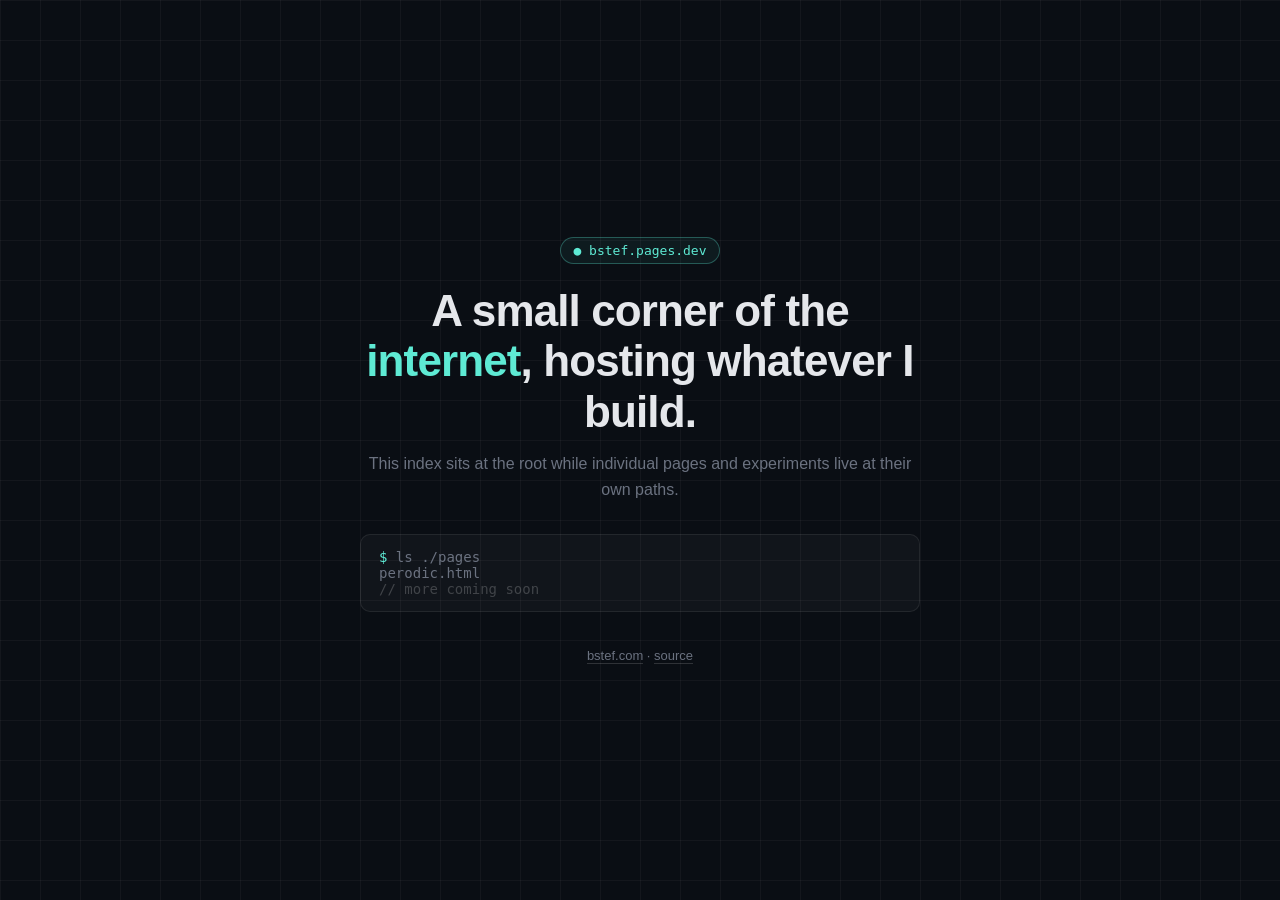
==== index.html @ fcff9255 "Add initial index.html with basic layout and styles" ====
<!DOCTYPE html>
<html lang="en">
<head>
<meta charset="UTF-8">
<meta name="viewport" content="width=device-width, initial-scale=1.0">
<title>bstef.pages.dev</title>
<style>
  :root {
    --bg: #0a0e14;
    --grid: rgba(255,255,255,0.04);
    --accent: #5eead4;
    --text: #e5e7eb;
    --muted: #6b7280;
  }
  * { box-sizing: border-box; }
  html, body {
    height: 100%;
    margin: 0;
    background: var(--bg);
    color: var(--text);
    font-family: -apple-system, BlinkMacSystemFont, "Segoe UI", Helvetica, Arial, sans-serif;
  }
  body {
    background-image:
      linear-gradient(var(--grid) 1px, transparent 1px),
      linear-gradient(90deg, var(--grid) 1px, transparent 1px);
    background-size: 40px 40px;
    display: flex;
    align-items: center;
    justify-content: center;
    padding: 24px;
  }
  .card {
    max-width: 560px;
    width: 100%;
    text-align: center;
  }
  .tag {
    display: inline-block;
    font-family: ui-monospace, SFMono-Regular, Menlo, Consolas, monospace;
    font-size: 13px;
    color: var(--accent);
    border: 1px solid rgba(94,234,212,0.3);
    background: rgba(94,234,212,0.06);
    padding: 5px 12px;
    border-radius: 999px;
    margin-bottom: 22px;
  }
  h1 {
    font-size: 44px;
    line-height: 1.15;
    margin: 0 0 14px;
    font-weight: 700;
    letter-spacing: -0.02em;
  }
  h1 span { color: var(--accent); }
  p.sub {
    color: var(--muted);
    font-size: 16px;
    line-height: 1.6;
    margin: 0 0 32px;
  }
  .prompt {
    font-family: ui-monospace, SFMono-Regular, Menlo, Consolas, monospace;
    font-size: 14px;
    color: var(--muted);
    background: rgba(255,255,255,0.03);
    border: 1px solid rgba(255,255,255,0.08);
    border-radius: 10px;
    padding: 14px 18px;
    text-align: left;
  }
  .prompt .line { margin: 0; }
  .prompt .prefix { color: var(--accent); }
  footer {
    margin-top: 36px;
    font-size: 13px;
    color: var(--muted);
  }
  footer a {
    color: var(--muted);
    text-decoration: none;
    border-bottom: 1px solid rgba(255,255,255,0.15);
  }
  footer a:hover { color: var(--accent); border-color: var(--accent); }
</style>
</head>
<body>
  <div class="card">
    <span class="tag">● bstef.pages.dev</span>
    <h1>A small corner of the <span>internet</span>, hosting whatever I build.</h1>
    <p class="sub">This index sits at the root while individual pages and experiments live at their own paths.</p>
    <div class="prompt">
      <p class="line"><span class="prefix">$</span> ls ./pages</p>
      <p class="line">perodic.html</p>
      <p class="line" style="color: rgba(255,255,255,0.2);">// more coming soon</p>
    </div>
    <footer>
      <a href="https://bstef.com">bstef.com</a> · <a href="https://github.com/bstef/bstefcf">source</a>
    </footer>
  </div>
</body>
</html>
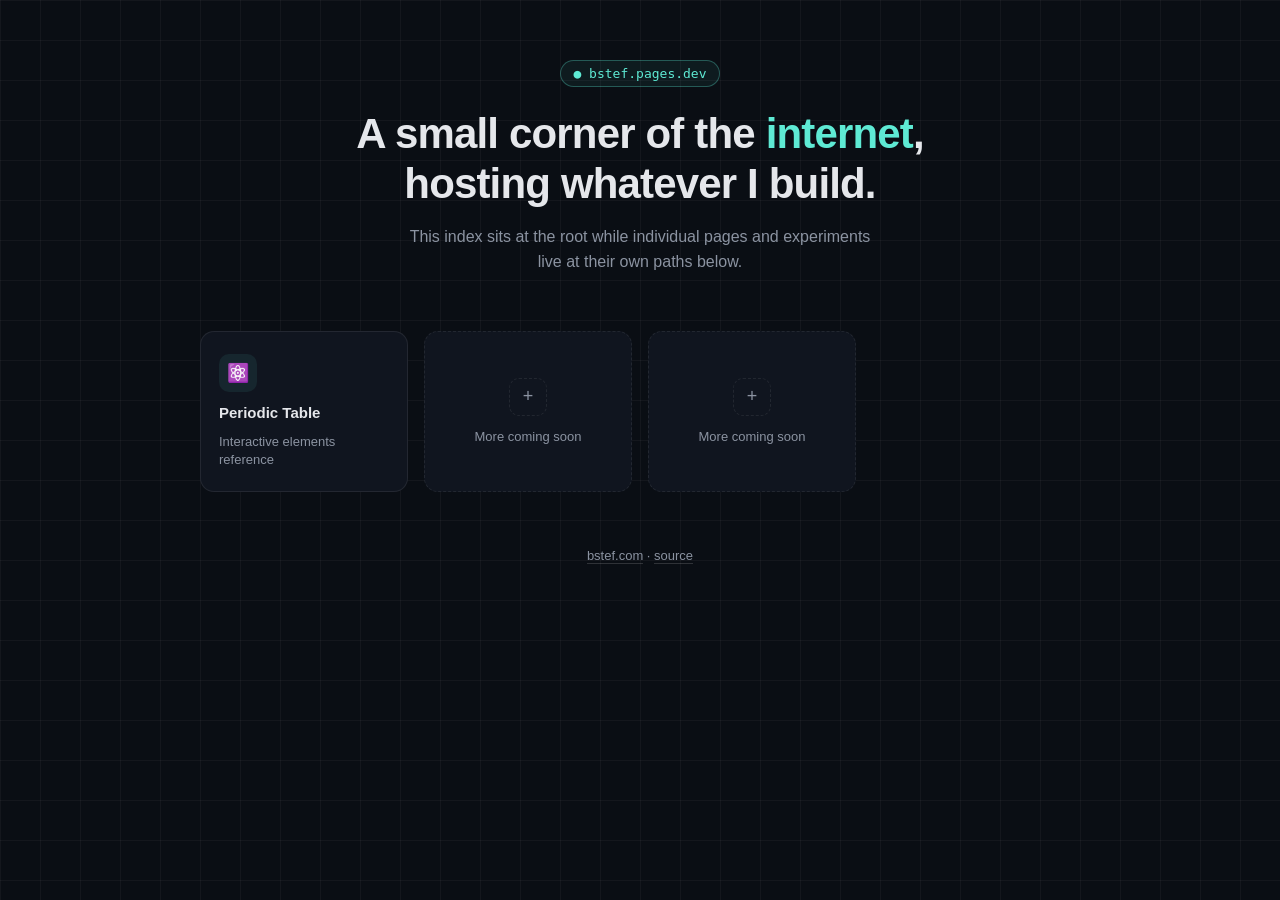
==== commit d0b0b4f7: "Refactor index.html layout and styles" ====
--- a/index.html
+++ b/index.html
@@ -10,11 +10,12 @@
     --grid: rgba(255,255,255,0.04);
     --accent: #5eead4;
     --text: #e5e7eb;
-    --muted: #6b7280;
+    --muted: #8b93a1;
+    --card: #10151f;
+    --border: rgba(255,255,255,0.08);
   }
   * { box-sizing: border-box; }
   html, body {
-    height: 100%;
     margin: 0;
     background: var(--bg);
     color: var(--text);
@@ -25,15 +26,16 @@
       linear-gradient(var(--grid) 1px, transparent 1px),
       linear-gradient(90deg, var(--grid) 1px, transparent 1px);
     background-size: 40px 40px;
-    display: flex;
-    align-items: center;
-    justify-content: center;
-    padding: 24px;
+    min-height: 100vh;
+    padding: 60px 24px 40px;
   }
-  .card {
-    max-width: 560px;
-    width: 100%;
+  .wrap {
+    max-width: 880px;
+    margin: 0 auto;
+  }
+  header {
     text-align: center;
+    margin-bottom: 56px;
   }
   .tag {
     display: inline-block;
@@ -47,8 +49,8 @@
     margin-bottom: 22px;
   }
   h1 {
-    font-size: 44px;
-    line-height: 1.15;
+    font-size: 42px;
+    line-height: 1.2;
     margin: 0 0 14px;
     font-weight: 700;
     letter-spacing: -0.02em;
@@ -58,22 +60,67 @@
     color: var(--muted);
     font-size: 16px;
     line-height: 1.6;
-    margin: 0 0 32px;
+    max-width: 480px;
+    margin: 0 auto;
   }
-  .prompt {
-    font-family: ui-monospace, SFMono-Regular, Menlo, Consolas, monospace;
-    font-size: 14px;
+  .grid {
+    display: grid;
+    grid-template-columns: repeat(auto-fill, minmax(180px, 1fr));
+    gap: 16px;
+  }
+  .page-card {
+    background: var(--card);
+    border: 1px solid var(--border);
+    border-radius: 14px;
+    padding: 22px 18px;
+    text-decoration: none;
+    color: var(--text);
+    display: flex;
+    flex-direction: column;
+    gap: 12px;
+    transition: border-color 0.15s ease, transform 0.15s ease;
+  }
+  .page-card:hover {
+    border-color: rgba(94,234,212,0.4);
+    transform: translateY(-2px);
+  }
+  .icon {
+    width: 38px;
+    height: 38px;
+    border-radius: 10px;
+    background: rgba(94,234,212,0.08);
+    display: flex;
+    align-items: center;
+    justify-content: center;
+    font-size: 18px;
+  }
+  .page-card h3 {
+    margin: 0;
+    font-size: 15px;
+    font-weight: 600;
+  }
+  .page-card p {
+    margin: 0;
+    font-size: 13px;
     color: var(--muted);
-    background: rgba(255,255,255,0.03);
-    border: 1px solid rgba(255,255,255,0.08);
-    border-radius: 10px;
-    padding: 14px 18px;
-    text-align: left;
+    line-height: 1.4;
   }
-  .prompt .line { margin: 0; }
-  .prompt .prefix { color: var(--accent); }
+  .page-card.empty {
+    border-style: dashed;
+    color: var(--muted);
+    justify-content: center;
+    align-items: center;
+    text-align: center;
+    min-height: 118px;
+  }
+  .page-card.empty .icon {
+    background: transparent;
+    border: 1px dashed var(--border);
+    color: var(--muted);
+  }
   footer {
-    margin-top: 36px;
+    text-align: center;
+    margin-top: 56px;
     font-size: 13px;
     color: var(--muted);
   }
@@ -86,15 +133,29 @@
 </style>
 </head>
 <body>
-  <div class="card">
-    <span class="tag">● bstef.pages.dev</span>
-    <h1>A small corner of the <span>internet</span>, hosting whatever I build.</h1>
-    <p class="sub">This index sits at the root while individual pages and experiments live at their own paths.</p>
-    <div class="prompt">
-      <p class="line"><span class="prefix">$</span> ls ./pages</p>
-      <p class="line">perodic.html</p>
-      <p class="line" style="color: rgba(255,255,255,0.2);">// more coming soon</p>
+  <div class="wrap">
+    <header>
+      <span class="tag">● bstef.pages.dev</span>
+      <h1>A small corner of the <span>internet</span>,<br>hosting whatever I build.</h1>
+      <p class="sub">This index sits at the root while individual pages and experiments live at their own paths below.</p>
+    </header>
+
+    <div class="grid">
+      <a class="page-card" href="/perodic.html">
+        <div class="icon">⚛️</div>
+        <h3>Periodic Table</h3>
+        <p>Interactive elements reference</p>
+      </a>
+      <div class="page-card empty">
+        <div class="icon">+</div>
+        <p>More coming soon</p>
+      </div>
+      <div class="page-card empty">
+        <div class="icon">+</div>
+        <p>More coming soon</p>
+      </div>
     </div>
+
     <footer>
       <a href="https://bstef.com">bstef.com</a> · <a href="https://github.com/bstef/bstefcf">source</a>
     </footer>
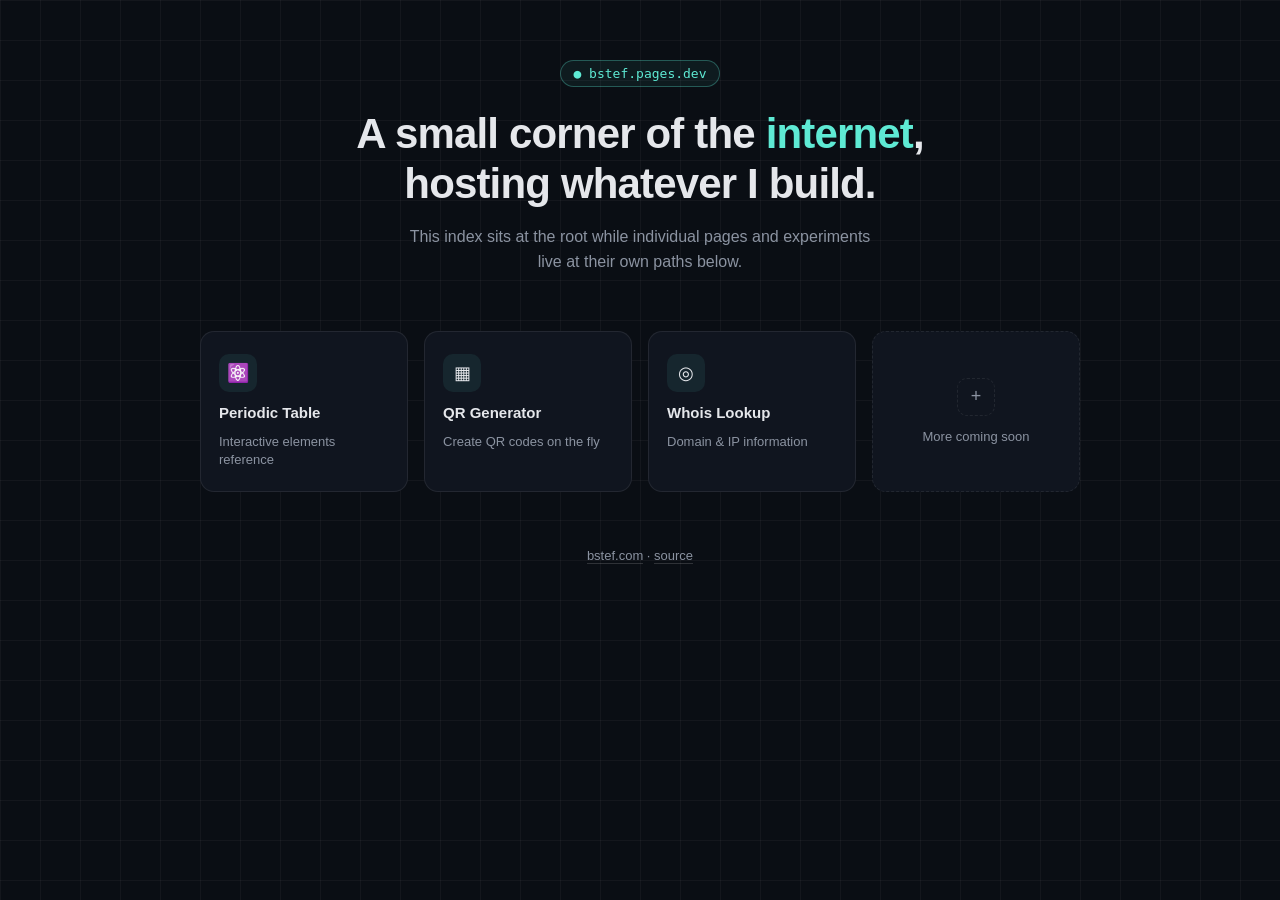
==== commit 129b14e1: "Update index.html with new page cards Added new page cards for QR Generator and Whois Lookup, and re" ====
--- a/index.html
+++ b/index.html
@@ -146,10 +146,16 @@
         <h3>Periodic Table</h3>
         <p>Interactive elements reference</p>
       </a>
-      <div class="page-card empty">
-        <div class="icon">+</div>
-        <p>More coming soon</p>
-      </div>
+      <a class="page-card" href="/qr.html">
+        <div class="icon">▦</div>
+        <h3>QR Generator</h3>
+        <p>Create QR codes on the fly</p>
+      </a>
+      <a class="page-card" href="/whois.html">
+        <div class="icon">◎</div>
+        <h3>Whois Lookup</h3>
+        <p>Domain &amp; IP information</p>
+      </a>
       <div class="page-card empty">
         <div class="icon">+</div>
         <p>More coming soon</p>
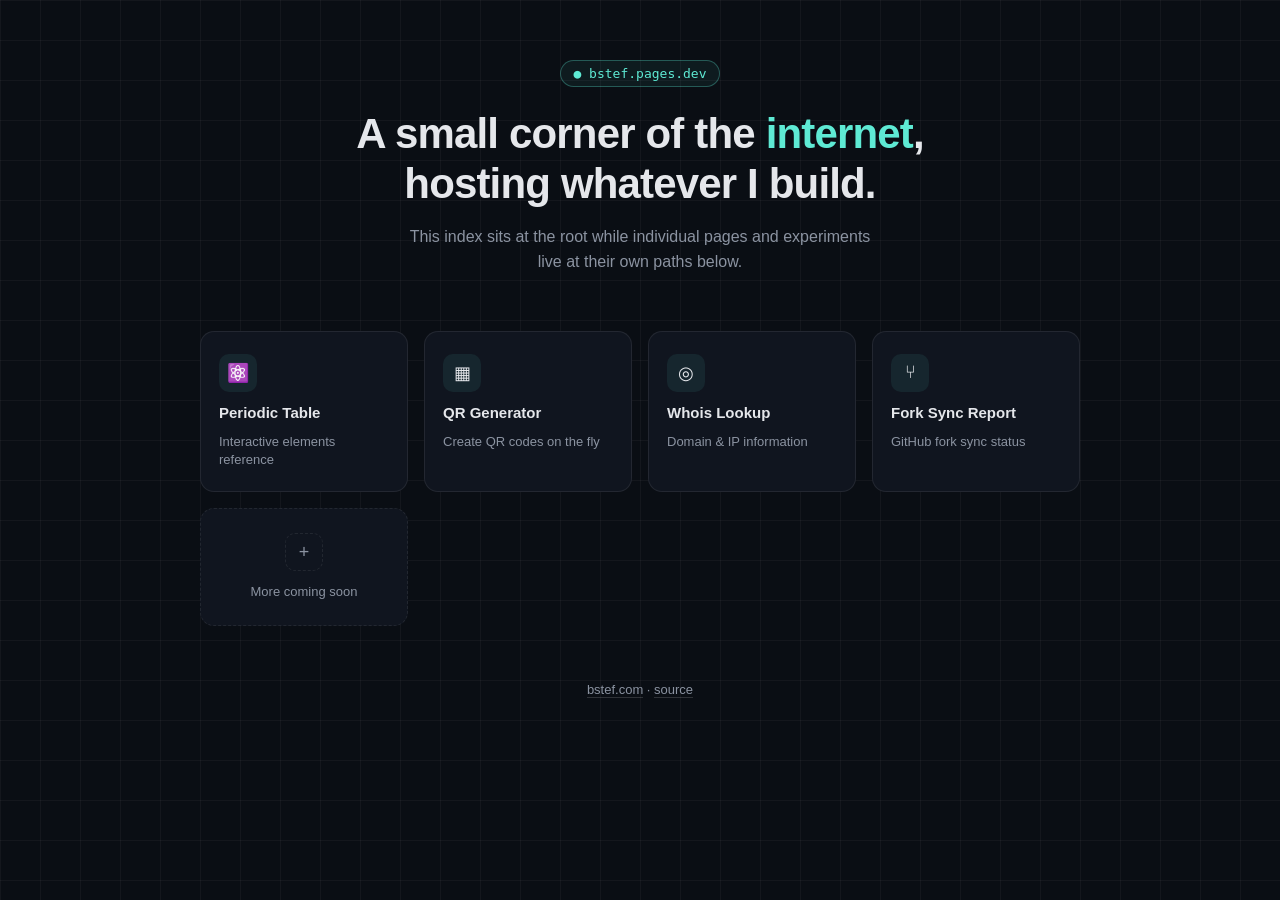
==== commit da0ee8fb: "Add fork-sync report card to index" ====
--- a/index.html
+++ b/index.html
@@ -156,6 +156,11 @@
         <h3>Whois Lookup</h3>
         <p>Domain &amp; IP information</p>
       </a>
+      <a class="page-card" href="/fork-sync.html">
+        <div class="icon">⑂</div>
+        <h3>Fork Sync Report</h3>
+        <p>GitHub fork sync status</p>
+      </a>
       <div class="page-card empty">
         <div class="icon">+</div>
         <p>More coming soon</p>
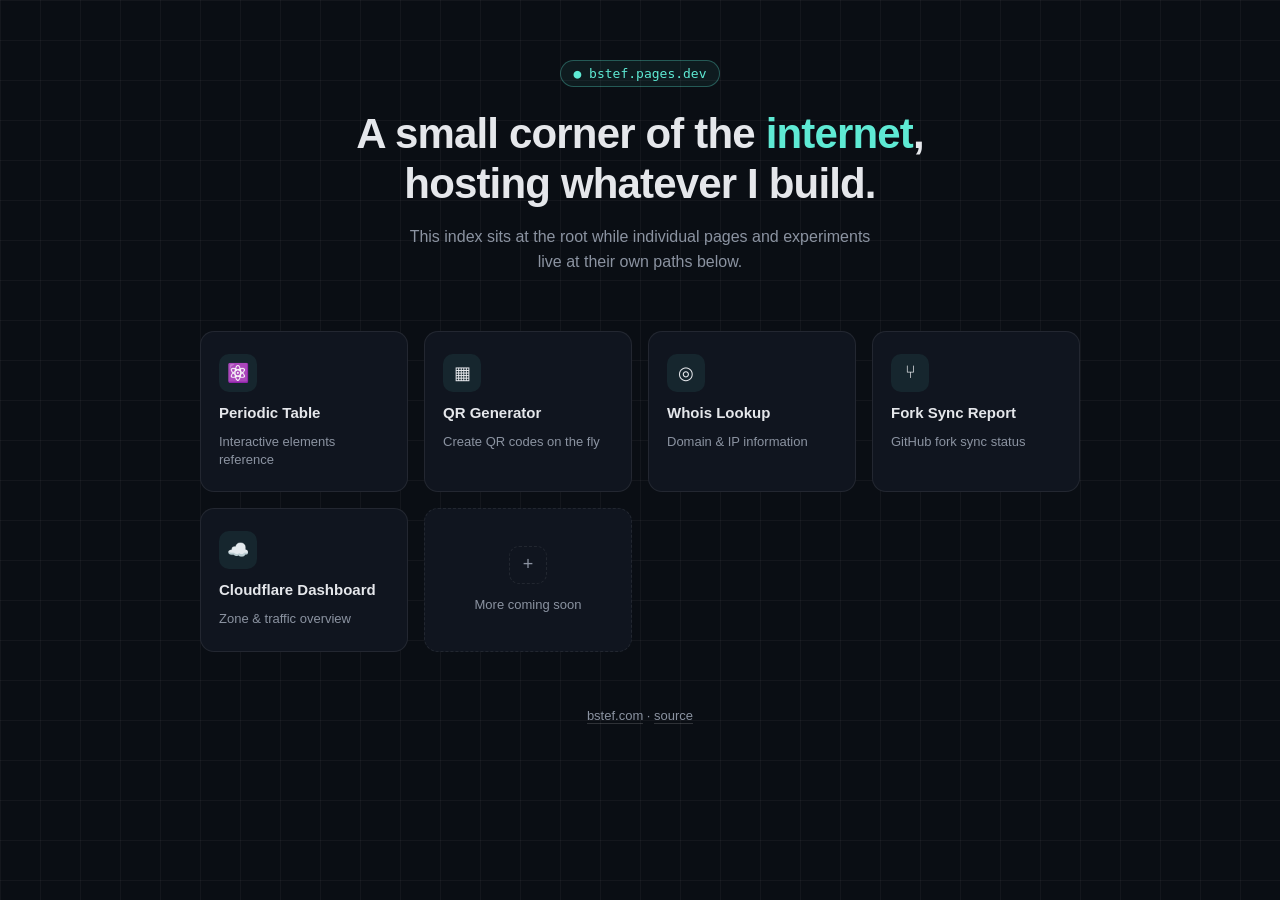
==== commit 2bbb7361: "added other clodlfare app" ====
--- a/index.html
+++ b/index.html
@@ -161,6 +161,11 @@
         <h3>Fork Sync Report</h3>
         <p>GitHub fork sync status</p>
       </a>
+      <a class="page-card" href="/cloudflare.html">
+        <div class="icon">☁️</div>
+        <h3>Cloudflare Dashboard</h3>
+        <p>Zone &amp; traffic overview</p>
+      </a>
       <div class="page-card empty">
         <div class="icon">+</div>
         <p>More coming soon</p>
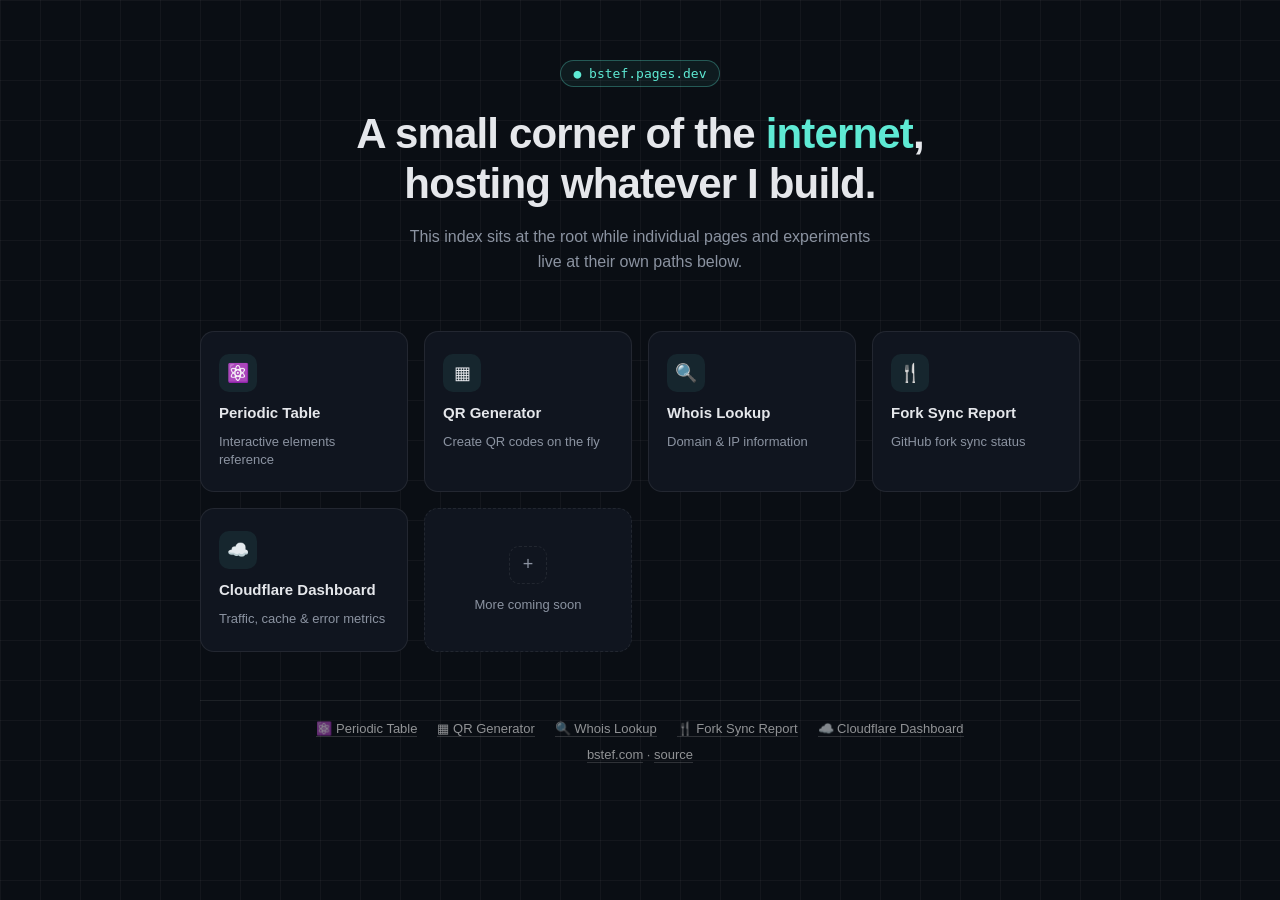
==== commit 9fd53fac: "Centralize site nav/footer into shared site-nav.js so new apps propagate everywhere Every page previ" ====
--- a/index.html
+++ b/index.html
@@ -3,6 +3,8 @@
 <head>
 <meta charset="UTF-8">
 <meta name="viewport" content="width=device-width, initial-scale=1.0">
+<link rel="icon" href="data:image/svg+xml,<svg xmlns=%22http://www.w3.org/2000/svg%22 viewBox=%220 0 100 100%22><text y=%22.9em%22 font-size=%2290%22>🏠</text></svg>">
+<link rel="stylesheet" href="/site-nav.css">
 <title>bstef.pages.dev</title>
 <style>
   :root {
@@ -118,18 +120,6 @@
     border: 1px dashed var(--border);
     color: var(--muted);
   }
-  footer {
-    text-align: center;
-    margin-top: 56px;
-    font-size: 13px;
-    color: var(--muted);
-  }
-  footer a {
-    color: var(--muted);
-    text-decoration: none;
-    border-bottom: 1px solid rgba(255,255,255,0.15);
-  }
-  footer a:hover { color: var(--accent); border-color: var(--accent); }
 </style>
 </head>
 <body>
@@ -140,41 +130,10 @@
       <p class="sub">This index sits at the root while individual pages and experiments live at their own paths below.</p>
     </header>
 
-    <div class="grid">
-      <a class="page-card" href="/perodic.html">
-        <div class="icon">⚛️</div>
-        <h3>Periodic Table</h3>
-        <p>Interactive elements reference</p>
-      </a>
-      <a class="page-card" href="/qr.html">
-        <div class="icon">▦</div>
-        <h3>QR Generator</h3>
-        <p>Create QR codes on the fly</p>
-      </a>
-      <a class="page-card" href="/whois.html">
-        <div class="icon">◎</div>
-        <h3>Whois Lookup</h3>
-        <p>Domain &amp; IP information</p>
-      </a>
-      <a class="page-card" href="/fork-sync.html">
-        <div class="icon">⑂</div>
-        <h3>Fork Sync Report</h3>
-        <p>GitHub fork sync status</p>
-      </a>
-      <a class="page-card" href="/cloudflare.html">
-        <div class="icon">☁️</div>
-        <h3>Cloudflare Dashboard</h3>
-        <p>Zone &amp; traffic overview</p>
-      </a>
-      <div class="page-card empty">
-        <div class="icon">+</div>
-        <p>More coming soon</p>
-      </div>
-    </div>
+    <div class="grid" id="app-grid"></div>
 
-    <footer>
-      <a href="https://bstef.com">bstef.com</a> · <a href="https://github.com/bstef/bstefcf">source</a>
-    </footer>
+    <div id="site-footer"></div>
   </div>
+  <script src="/site-nav.js" defer></script>
 </body>
 </html>
--- a/site-nav.css
+++ b/site-nav.css
@@ -0,0 +1,46 @@
+#site-back {
+  display: block;
+  margin-bottom: 18px;
+}
+
+#site-back a {
+  color: rgba(255, 255, 255, 0.55);
+  text-decoration: none;
+  font-size: 13px;
+  font-family: -apple-system, BlinkMacSystemFont, "Segoe UI", Helvetica, Arial, sans-serif;
+}
+
+#site-back a:hover {
+  color: rgba(255, 255, 255, 0.95);
+}
+
+#site-footer {
+  text-align: center;
+  margin-top: 48px;
+  padding-top: 20px;
+  border-top: 1px solid rgba(255, 255, 255, 0.08);
+  font-size: 13px;
+  color: rgba(255, 255, 255, 0.5);
+  font-family: -apple-system, BlinkMacSystemFont, "Segoe UI", Helvetica, Arial, sans-serif;
+}
+
+.site-footer-nav {
+  display: flex;
+  flex-wrap: wrap;
+  justify-content: center;
+  gap: 8px 20px;
+  margin-bottom: 10px;
+}
+
+.site-footer-nav a,
+.site-footer-meta a {
+  color: rgba(255, 255, 255, 0.55);
+  text-decoration: none;
+  border-bottom: 1px solid rgba(255, 255, 255, 0.15);
+}
+
+.site-footer-nav a:hover,
+.site-footer-meta a:hover {
+  color: rgba(255, 255, 255, 0.95);
+  border-color: rgba(255, 255, 255, 0.5);
+}
